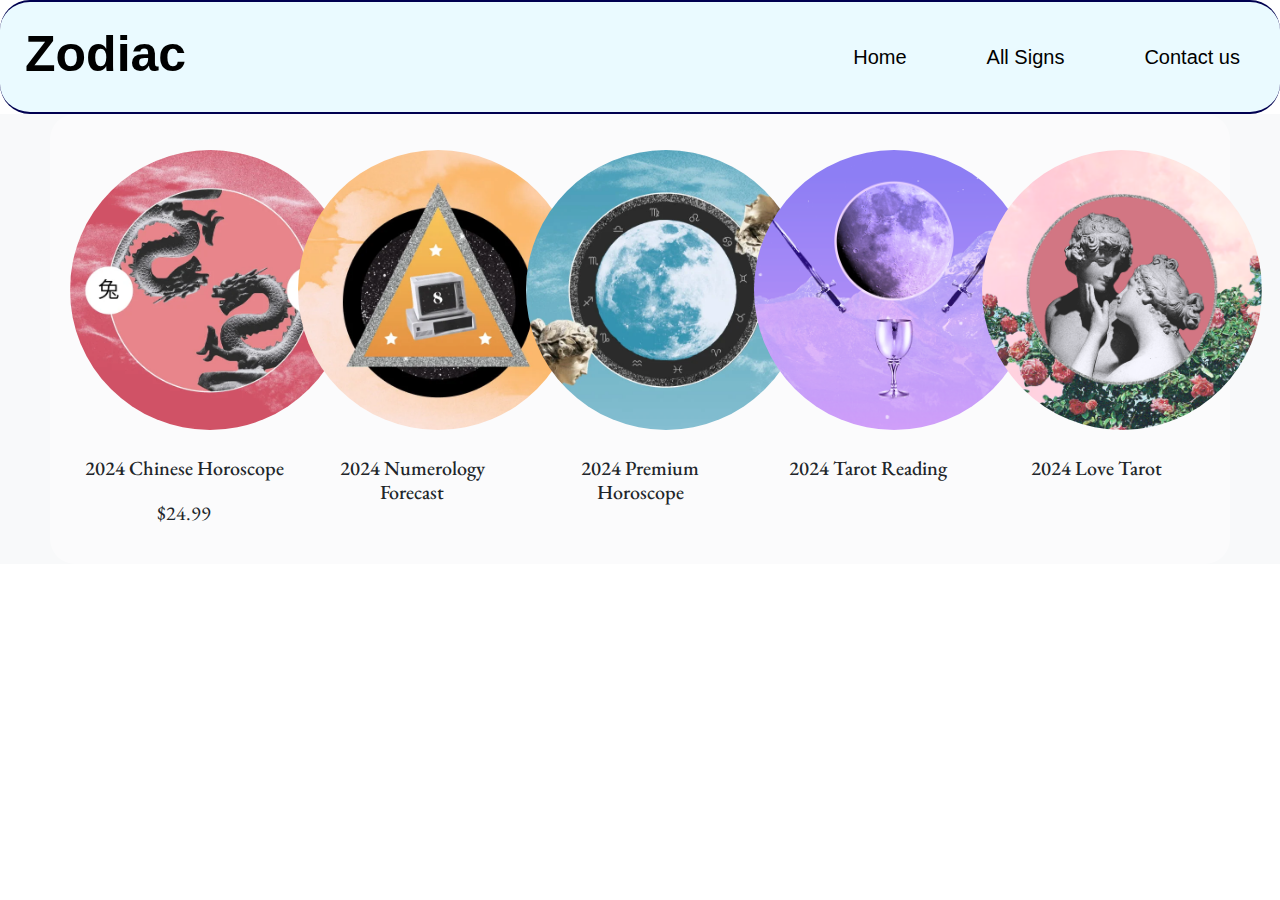
==== contact.html @ 39316343 "added html file" ====
<!doctype html>
<html lang="en">

<head>
    <title>Title</title>
    <meta charset="utf-8">
    <meta name="viewport" content="width=device-width, initial-scale=1, shrink-to-fit=no">
    <link rel="stylesheet" href="./styles/styles.css">
    <link rel="stylesheet" href="https://stackpath.bootstrapcdn.com/bootstrap/4.3.1/css/bootstrap.min.css"
        integrity="sha384-ggOyR0iXCbMQv3Xipma34MD+dH/1fQ784/j6cY/iJTQUOhcWr7x9JvoRxT2MZw1T" crossorigin="anonymous">
    <link rel="preconnect" href="https://fonts.googleapis.com">
    <link rel="preconnect" href="https://fonts.gstatic.com" crossorigin>
    <link
        href="https://fonts.googleapis.com/css2?family=EB+Garamond:ital,wght@0,400..800;1,400..800&family=Quantico:ital,wght@0,400;0,700;1,400;1,700&display=swap"
        rel="stylesheet">
    <title>Horoscope</title>
    <nav class="header_nav">
        <a href="#" class="logo">Zodiac</a>
        <ul class="header_nav_menu">
            <li class="header_nav_item"><a href="index.html">Home</a></li>
            <li class="header_nav_item"><a href="signs.html">All Signs</a></li>
            <li class="header_nav_item"><a href="contact.html">Contact us</a></li>
        </ul>
    </nav>
</head>

<body>
    <div class="bg-light">
        <div class="shield" id="description">
            <div class="store_cont">
                <section class="store_item">
                    <img src="./images/Chinese.jpeg" alt="Chinese" class="store_img">
                    <h3>2024 Chinese Horoscope</h3>
                    <p>$24.99</p>
                </section>
                <section class="store_item">
                    <img src="./images/Numerology.jpeg" alt="Numerology" class="store_img">
                    <h3>2024 Numerology Forecast</h3>
                </section>

                <section class="store_item">
                    <img src="./images/premium.jpeg" alt="premium" class="store_img">
                    <h3>2024 Premium Horoscope</h3>
                </section>

                <section class="store_item">
                    <img src="./images/tarot.jpeg" alt="tarot" class="store_img">
                    <h3>2024 Tarot Reading</h3>
                </section>

                <section class="store_item">
                    <img src="./images/love.jpeg" alt="love" class="store_img">
                    <h3>2024 Love Tarot</h3>
                </section>

            </div>
        </div>
    </div>

        <script src="https://code.jquery.com/jquery-3.3.1.slim.min.js"
            integrity="sha384-q8i/X+965DzO0rT7abK41JStQIAqVgRVzpbzo5smXKp4YfRvH+8abtTE1Pi6jizo"
            crossorigin="anonymous"></script>
        <script src="https://cdnjs.cloudflare.com/ajax/libs/popper.js/1.14.7/umd/popper.min.js"
            integrity="sha384-UO2eT0CpHqdSJQ6hJty5KVphtPhzWj9WO1clHTMGa3JDZwrnQq4sF86dIHNDz0W1"
            crossorigin="anonymous"></script>
        <script src="https://stackpath.bootstrapcdn.com/bootstrap/4.3.1/js/bootstrap.min.js"
            integrity="sha384-JjSmVgyd0p3pXB1rRibZUAYoIIy6OrQ6VrjIEaFf/nJGzIxFDsf4x0xIM+B07jRM"
            crossorigin="anonymous"></script>
</body>

</html>
---- styles/styles.css ----
* {
    margin: 0;
    padding: 0;
}
body {
    font-family: "EB Garamond", serif;
    font-size: 19px;
    background-color: #b7cde5;
}

.logo {
    color: black;
    text-decoration: none;
    margin: 15px 0px 15px 25px;
    font-weight: bold;
    font-size: 50px;
}

.header_nav_menu {
    margin: 0px;
    padding: 0px;
    list-style: none;
    display: flex;
    justify-content: flex-end;
    align-items: center;
}

.header_nav_item {
    margin: 40px;
}

.header_nav_item a {
    text-decoration: none;
    color: black;
    font-size: 20px;
}

.header_nav {
    display: flex;
    justify-content: space-between;
    background-color: rgb(234, 250, 255);
    border-bottom: 2px solid rgb(0, 0, 80);
    border-top: 2px solid rgb(0, 0, 80);
    border-radius: 30px;
}

.bg-light {
    background-image: url(../images/bg.jpeg);
    background-repeat: no-repeat;
    background-attachment: fixed;
    background-size: cover;
    background-position: center center;
    margin: 0;
}

h1 {
    text-align: center;
    padding: 2rem;
}

h2 {
    text-align: center;
}

h3 {
    font-size: 20px;
}

#description {
    padding: 20px;
    margin: 0px 50px 0px;
}

.multi_col_cont {
    grid-template-columns: repeat(6, minmax(14%, 1fr));
    grid-template-rows: auto;
    grid-gap: 1rem;
    display: grid;
}

.three_col {
    margin: 25px 5px 50px;
    border-radius: 15%;
    text-align: center;
}

.icon {
    width: 35px;
}

.footer {
    height: 80px;
    display: flex;
    justify-content: center;
    align-items: center;
}

.shield {
    margin: 50px;
    background-color: rgba(255, 255, 255, 0.4);
    border-radius: 25px;
}

.two_col {
    display: grid;
    grid-template-columns: repeat(3, minmax(14%, 1fr));
    border-bottom: 2px solid rgb(163, 206, 255);
    margin-bottom: 25px;
    padding-bottom: 25px;
}

.shield img {
    display: block;
    margin: 1rem auto;
    border-radius: 50% 50% 50% 50%;
}

a {
    text-decoration: none;
    color: black;
}
.store_img{
width: 280px;
}
.store_cont{
    display: grid;
    grid-template-columns: repeat(5, minmax(14%, 1fr));
}
.store_item h3 {
    font-family: "EB Garamond", serif;;
    font-size: 20px;
    text-align: center;
    padding: 10px;
}
.store_item p {
    font-family: "EB Garamond", serif;;
    font-size: 20px;
    text-align: center;
}
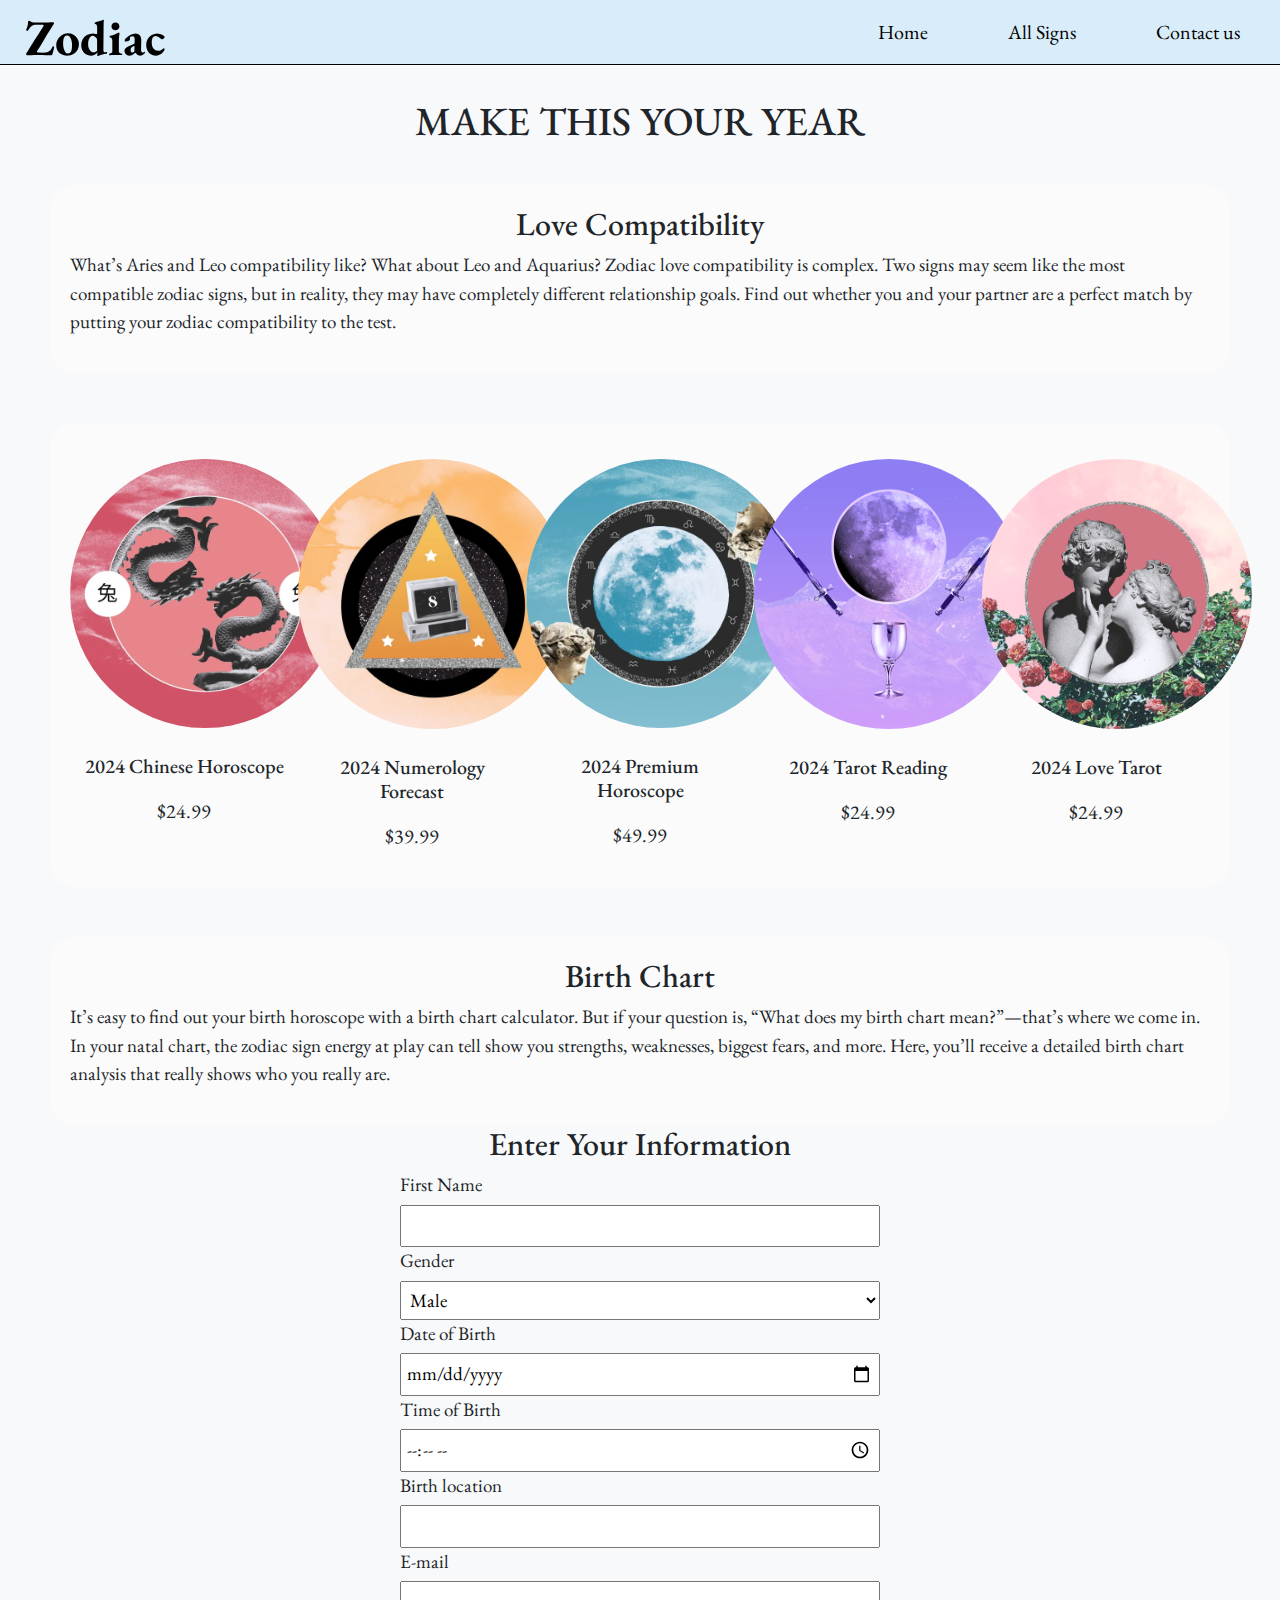
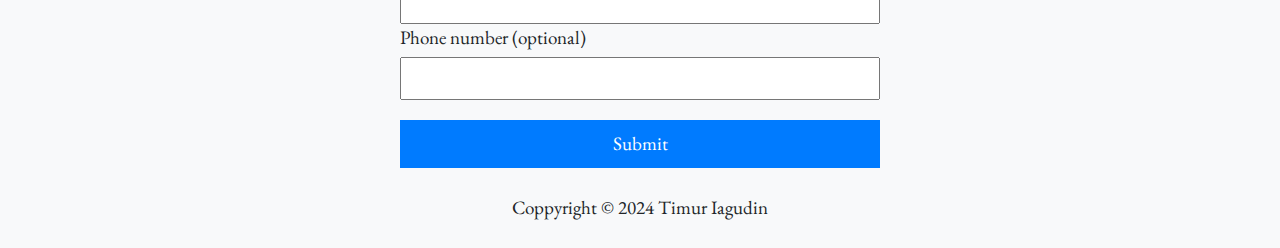
==== commit b19e6a07: "added border at Home page" ====
--- a/contact.html
+++ b/contact.html
@@ -1,13 +1,15 @@
-<!doctype html>
+<!DOCTYPE html>
 <html lang="en">
 
 <head>
-    <title>Title</title>
-    <meta charset="utf-8">
-    <meta name="viewport" content="width=device-width, initial-scale=1, shrink-to-fit=no">
+    <meta charset="UTF-8">
+    <meta name="viewport" content="width=device-width, initial-scale=1.0">
+    <meta http-equiv="X-UA-Compatible" content="ie=edge">
+    <meta name="Description" content="Enter your description here" />
+    <link rel="stylesheet" href="https://cdnjs.cloudflare.com/ajax/libs/twitter-bootstrap/5.1.0/css/bootstrap.min.css">
+    <link rel="stylesheet" href="https://cdnjs.cloudflare.com/ajax/libs/font-awesome/5.15.4/css/all.min.css">
+    <link rel="stylesheet" href="assets/css/style.css">
     <link rel="stylesheet" href="./styles/styles.css">
-    <link rel="stylesheet" href="https://stackpath.bootstrapcdn.com/bootstrap/4.3.1/css/bootstrap.min.css"
-        integrity="sha384-ggOyR0iXCbMQv3Xipma34MD+dH/1fQ784/j6cY/iJTQUOhcWr7x9JvoRxT2MZw1T" crossorigin="anonymous">
     <link rel="preconnect" href="https://fonts.googleapis.com">
     <link rel="preconnect" href="https://fonts.gstatic.com" crossorigin>
     <link
@@ -26,46 +28,124 @@
 
 <body>
     <div class="bg-light">
+        <h1>MAKE THIS YOUR YEAR</h1>
         <div class="shield" id="description">
-            <div class="store_cont">
-                <section class="store_item">
-                    <img src="./images/Chinese.jpeg" alt="Chinese" class="store_img">
-                    <h3>2024 Chinese Horoscope</h3>
-                    <p>$24.99</p>
-                </section>
-                <section class="store_item">
-                    <img src="./images/Numerology.jpeg" alt="Numerology" class="store_img">
-                    <h3>2024 Numerology Forecast</h3>
-                </section>
+            <h2>Love Compatibility </h2>
+            <p>What’s Aries and Leo compatibility like? What about Leo and Aquarius? Zodiac love compatibility is
+                complex. Two signs may seem like the most compatible zodiac signs, but in reality, they may have
+                completely different relationship goals. Find out whether you and your partner are a perfect match by
+                putting your zodiac compatibility to the test.</p>
 
-                <section class="store_item">
-                    <img src="./images/premium.jpeg" alt="premium" class="store_img">
-                    <h3>2024 Premium Horoscope</h3>
-                </section>
+        </div>
+        <div class="items">
+            <div class="shield" id="description">
+                <div class="store_cont">
+                    <section class="store_item">
+                        <img src="./images/Chinese.jpeg" alt="Chinese" class="store_img">
+                        <h3>2024 Chinese Horoscope</h3>
+                        <p>$24.99</p>
+                    </section>
+                    <section class="store_item">
+                        <img src="./images/Numerology.jpeg" alt="Numerology" class="store_img">
+                        <h3>2024 Numerology Forecast</h3>
+                        <p>$39.99</p>
+                    </section>
 
-                <section class="store_item">
-                    <img src="./images/tarot.jpeg" alt="tarot" class="store_img">
-                    <h3>2024 Tarot Reading</h3>
-                </section>
+                    <section class="store_item">
+                        <img src="./images/premium.jpeg" alt="premium" class="store_img">
+                        <h3>2024 Premium Horoscope</h3>
+                        <p>$49.99</p>
+                    </section>
 
-                <section class="store_item">
-                    <img src="./images/love.jpeg" alt="love" class="store_img">
-                    <h3>2024 Love Tarot</h3>
-                </section>
+                    <section class="store_item">
+                        <img src="./images/tarot.jpeg" alt="tarot" class="store_img">
+                        <h3>2024 Tarot Reading</h3>
+                        <p>$24.99</p>
+                    </section>
 
+                    <section class="store_item">
+                        <img src="./images/love.jpeg" alt="love" class="store_img">
+                        <h3>2024 Love Tarot</h3>
+                        <p>$24.99</p>
+                    </section>
+                </div>
             </div>
         </div>
+
+        <div class="shield" id="description">
+            <h2>Birth Chart</h2>
+            <p>It’s easy to find out your birth horoscope with a birth chart calculator. But if your question is, “What
+                does my birth chart mean?”—that’s where we come in. In your natal chart, the zodiac sign energy at play
+                can
+                tell show you strengths, weaknesses, biggest fears, and more. Here, you’ll receive a detailed birth
+                chart
+                analysis that really shows who you really are.</p>
+        </div>
+        <h2>Enter Your Information
+            <form action="https://formspree.io/f/xnqebeaa" method="post" class="contact">
+        </h2>
+        <section class="form-raw">
+            <label for="first_name">
+                First Name
+                <input type="text" name="first-name" id="first_name" required>
+            </label>
+        </section>
+        <section class="form-raw">
+            <label for="gender">
+                Gender
+                <select name="gender" class="field" required>
+                    <option value="m">Male</option>
+                    <option value="f">Female</option>
+                    <option value="na">Prefer not to respond</option>
+                </select>
+        </section>
+        <section class="form-raw">
+            <label for="dob">
+                Date of Birth
+                <input type="date" id="dob" name="dob" required>
+        </section>
+        <section class="form-raw">
+            <label for="tob">
+                Time of Birth
+                <input type="time" id="tob" name="tob" required>
+        </section>
+        <section class="form-raw">
+            <label for="location">
+                Birth location
+                <input type="text" id="location" name="birth_location" required>
+        </section>
+        <section class="form-raw">
+            <label for="email">
+                E-mail
+                <input type="email" id="email" name="email" required>
+        </section>
+        <section class="form-raw">
+            <label for="tel">
+                Phone number (optional)
+                <input type="tel" id="tel" name="pnone_number" pattern="[0-9]{3}[0-9]{3}[0-9]{4}">
+        </section>
+        <Section class="form-raw">
+            <label>
+                <button type="submit">Submit</button>
+            </label>
+        </Section>
+        </form>
+        <section>
+            <footer class="footer">
+                Coppyright &copy; 2024 Timur Iagudin
+            </footer>
+        </section>
     </div>
+    <script src="https://code.jquery.com/jquery-3.3.1.slim.min.js"
+        integrity="sha384-q8i/X+965DzO0rT7abK41JStQIAqVgRVzpbzo5smXKp4YfRvH+8abtTE1Pi6jizo"
+        crossorigin="anonymous"></script>
+    <script src="https://cdnjs.cloudflare.com/ajax/libs/popper.js/1.14.7/umd/popper.min.js"
+        integrity="sha384-UO2eT0CpHqdSJQ6hJty5KVphtPhzWj9WO1clHTMGa3JDZwrnQq4sF86dIHNDz0W1"
+        crossorigin="anonymous"></script>
+    <script src="https://stackpath.bootstrapcdn.com/bootstrap/4.3.1/js/bootstrap.min.js"
+        integrity="sha384-JjSmVgyd0p3pXB1rRibZUAYoIIy6OrQ6VrjIEaFf/nJGzIxFDsf4x0xIM+B07jRM"
+        crossorigin="anonymous"></script>
 
-        <script src="https://code.jquery.com/jquery-3.3.1.slim.min.js"
-            integrity="sha384-q8i/X+965DzO0rT7abK41JStQIAqVgRVzpbzo5smXKp4YfRvH+8abtTE1Pi6jizo"
-            crossorigin="anonymous"></script>
-        <script src="https://cdnjs.cloudflare.com/ajax/libs/popper.js/1.14.7/umd/popper.min.js"
-            integrity="sha384-UO2eT0CpHqdSJQ6hJty5KVphtPhzWj9WO1clHTMGa3JDZwrnQq4sF86dIHNDz0W1"
-            crossorigin="anonymous"></script>
-        <script src="https://stackpath.bootstrapcdn.com/bootstrap/4.3.1/js/bootstrap.min.js"
-            integrity="sha384-JjSmVgyd0p3pXB1rRibZUAYoIIy6OrQ6VrjIEaFf/nJGzIxFDsf4x0xIM+B07jRM"
-            crossorigin="anonymous"></script>
 </body>
 
 </html>--- a/styles/styles.css
+++ b/styles/styles.css
@@ -2,6 +2,7 @@
     margin: 0;
     padding: 0;
 }
+
 body {
     font-family: "EB Garamond", serif;
     font-size: 19px;
@@ -11,7 +12,7 @@
 .logo {
     color: black;
     text-decoration: none;
-    margin: 15px 0px 15px 25px;
+    margin-left: 25px;
     font-weight: bold;
     font-size: 50px;
 }
@@ -38,10 +39,9 @@
 .header_nav {
     display: flex;
     justify-content: space-between;
-    background-color: rgb(234, 250, 255);
-    border-bottom: 2px solid rgb(0, 0, 80);
-    border-top: 2px solid rgb(0, 0, 80);
-    border-radius: 30px;
+    background-color: rgb(217 236 249);
+    height: 65px;
+    border-bottom: 1px solid black;
 }
 
 .bg-light {
@@ -78,9 +78,10 @@
     display: grid;
 }
 
-.three_col {
-    margin: 25px 5px 50px;
+.column_sign {
+    margin: 20px 5px 20px;
     border-radius: 15%;
+    border: 1px solid white;
     text-align: center;
 }
 
@@ -101,7 +102,7 @@
     border-radius: 25px;
 }
 
-.two_col {
+.three_col {
     display: grid;
     grid-template-columns: repeat(3, minmax(14%, 1fr));
     border-bottom: 2px solid rgb(163, 206, 255);
@@ -119,21 +120,64 @@
     text-decoration: none;
     color: black;
 }
-.store_img{
-width: 280px;
+
+.store_img {
+    width: 270px;
 }
-.store_cont{
+
+.store_cont {
     display: grid;
     grid-template-columns: repeat(5, minmax(14%, 1fr));
 }
+
 .store_item h3 {
-    font-family: "EB Garamond", serif;;
+    font-family: "EB Garamond", serif;
+    ;
     font-size: 20px;
     text-align: center;
     padding: 10px;
 }
+
 .store_item p {
-    font-family: "EB Garamond", serif;;
+    font-family: "EB Garamond", serif;
+    ;
     font-size: 20px;
     text-align: center;
+}
+
+.items {
+    margin-top: 50px;
+    margin-bottom: 50px;
+}
+
+.form-raw {
+    display: flex;
+    flex-direction: column;
+    justify-content: center;
+    margin: 0px 400px 0px;
+}
+
+
+label {
+    display: flex;
+    flex-direction: column;
+}
+
+button {
+    padding: 10px 20px;
+    margin-top: 20px;
+    background-color: #007bff;
+    color: #fff;
+    border: none;
+    cursor: pointer;
+}
+
+button:hover {
+    background-color: #0056b3;
+}
+
+input,
+select {
+    padding: 5px;
+    margin-top: 5px;
 }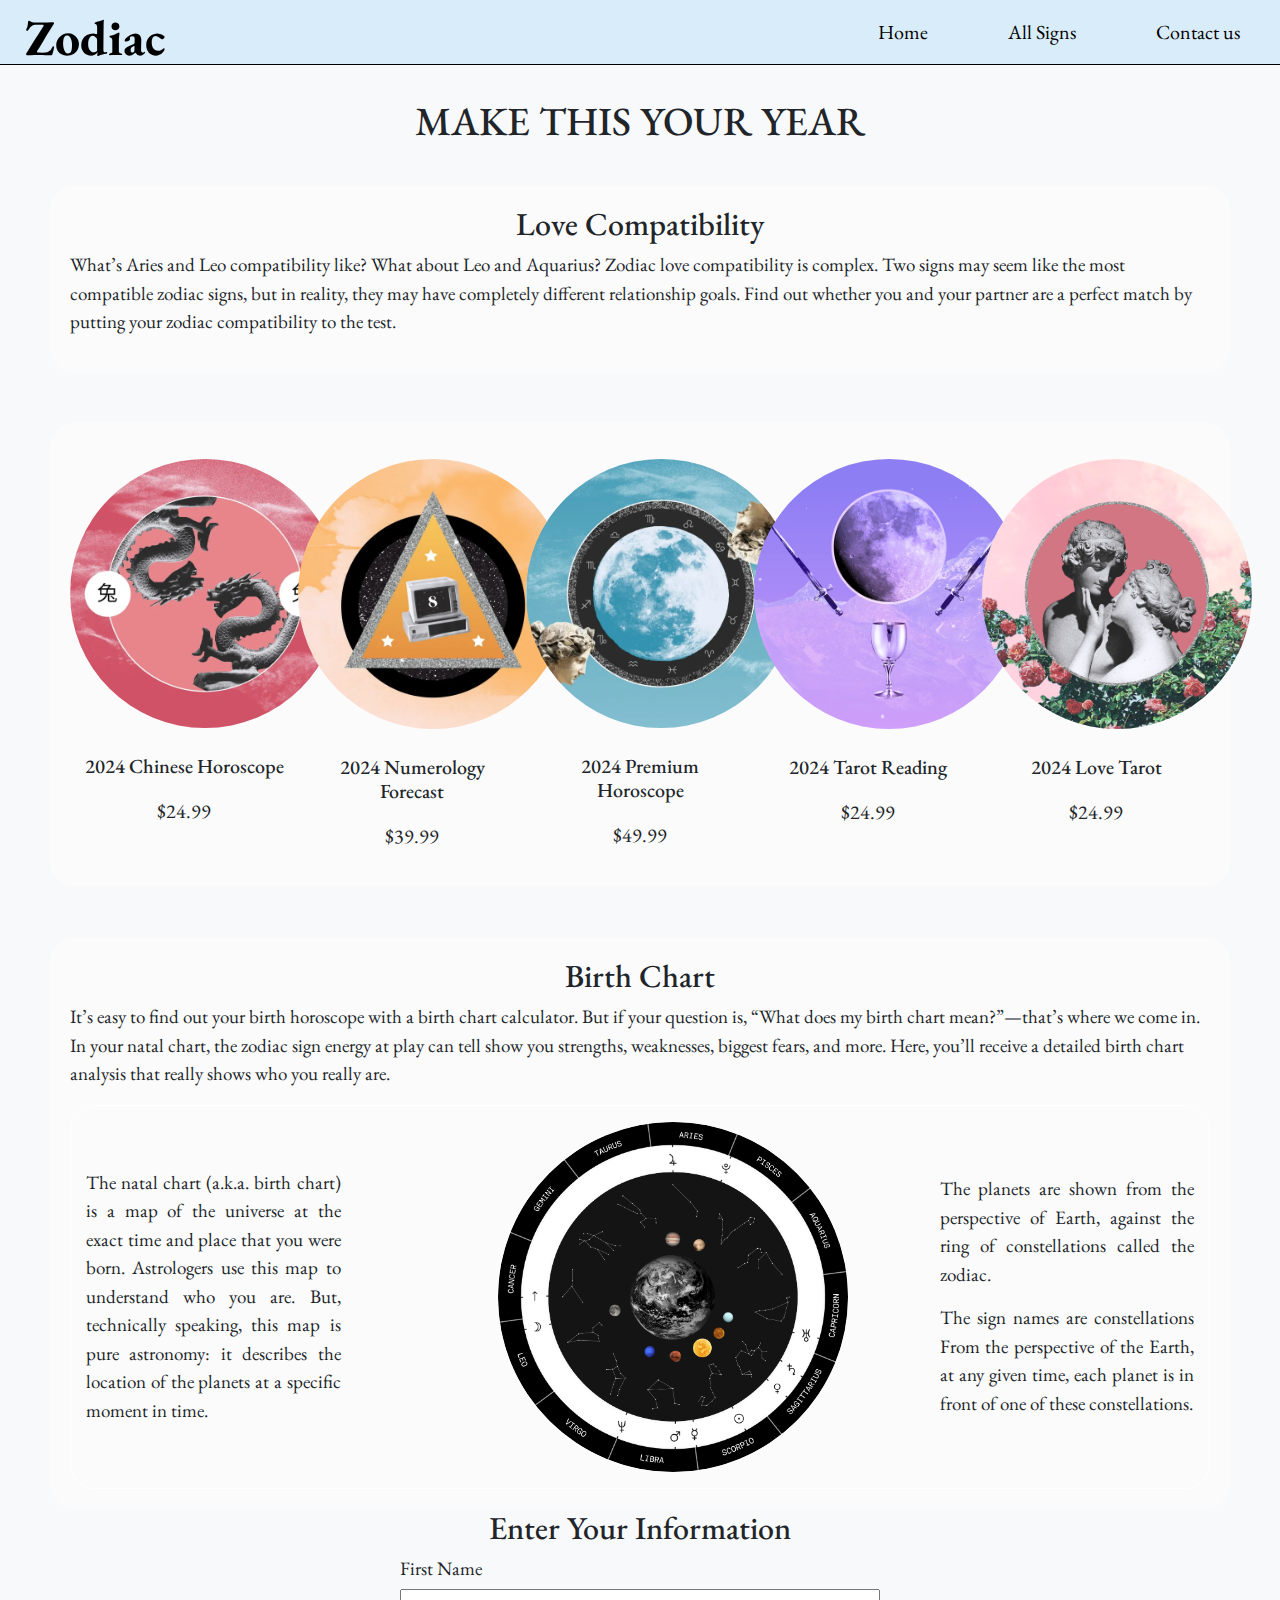
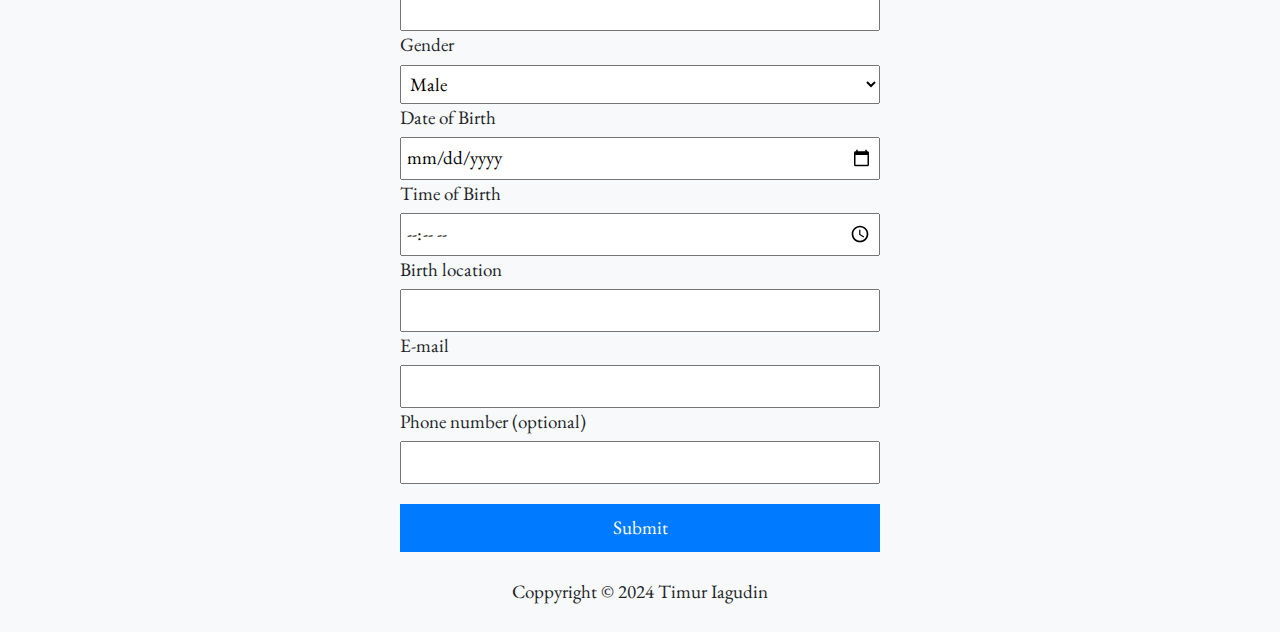
==== commit 0dd1da79: "added grid on contact page" ====
--- a/contact.html
+++ b/contact.html
@@ -71,7 +71,7 @@
                 </div>
             </div>
         </div>
-
+        
         <div class="shield" id="description">
             <h2>Birth Chart</h2>
             <p>It’s easy to find out your birth horoscope with a birth chart calculator. But if your question is, “What
@@ -80,6 +80,28 @@
                 tell show you strengths, weaknesses, biggest fears, and more. Here, you’ll receive a detailed birth
                 chart
                 analysis that really shows who you really are.</p>
+                <div class="grid">
+                    <section class="col-md-3">
+                        <p>The natal chart (a.k.a. birth chart) is a map of the universe at the exact time and place that you
+                            were born.
+                            Astrologers use this map to understand who you are. But, technically speaking, this map is pure
+                            astronomy: it describes the location of the planets at a specific moment in time.
+                        </p>
+                    </section>
+                    <section class="col-md-3">
+                        <img src="./images/chart.png" alt="chart" width="350">
+                    </section>
+                    <section class="col-md-3">
+                        <p>
+                        The planets are shown from the perspective of Earth, against the ring of constellations called the
+                        zodiac.
+                        </p>
+                        <p>
+                        The sign names are constellations
+                        From the perspective of the Earth, at any given time, each planet is in front of one of these
+                        constellations.
+                        </p>
+                </div>
         </div>
         <h2>Enter Your Information
             <form action="https://formspree.io/f/xnqebeaa" method="post" class="contact">
--- a/styles/styles.css
+++ b/styles/styles.css
@@ -74,15 +74,15 @@
 .multi_col_cont {
     grid-template-columns: repeat(6, minmax(14%, 1fr));
     grid-template-rows: auto;
-    grid-gap: 1rem;
     display: grid;
 }
 
 .column_sign {
-    margin: 20px 5px 20px;
+    margin: 20px 20px 20px;
     border-radius: 15%;
     border: 1px solid white;
     text-align: center;
+    background-color: rgb(0 198 229 / 29%);
 }
 
 .icon {
@@ -180,4 +180,16 @@
 select {
     padding: 5px;
     margin-top: 5px;
-}+}
+.grid{
+    display: flex;
+    align-items: center;
+    flex-direction: row;
+    justify-content: space-between;
+    border: 1px solid white;
+    border-radius: inherit;
+}
+.grid p{
+    margin: 15px;
+    text-align: justify;
+}
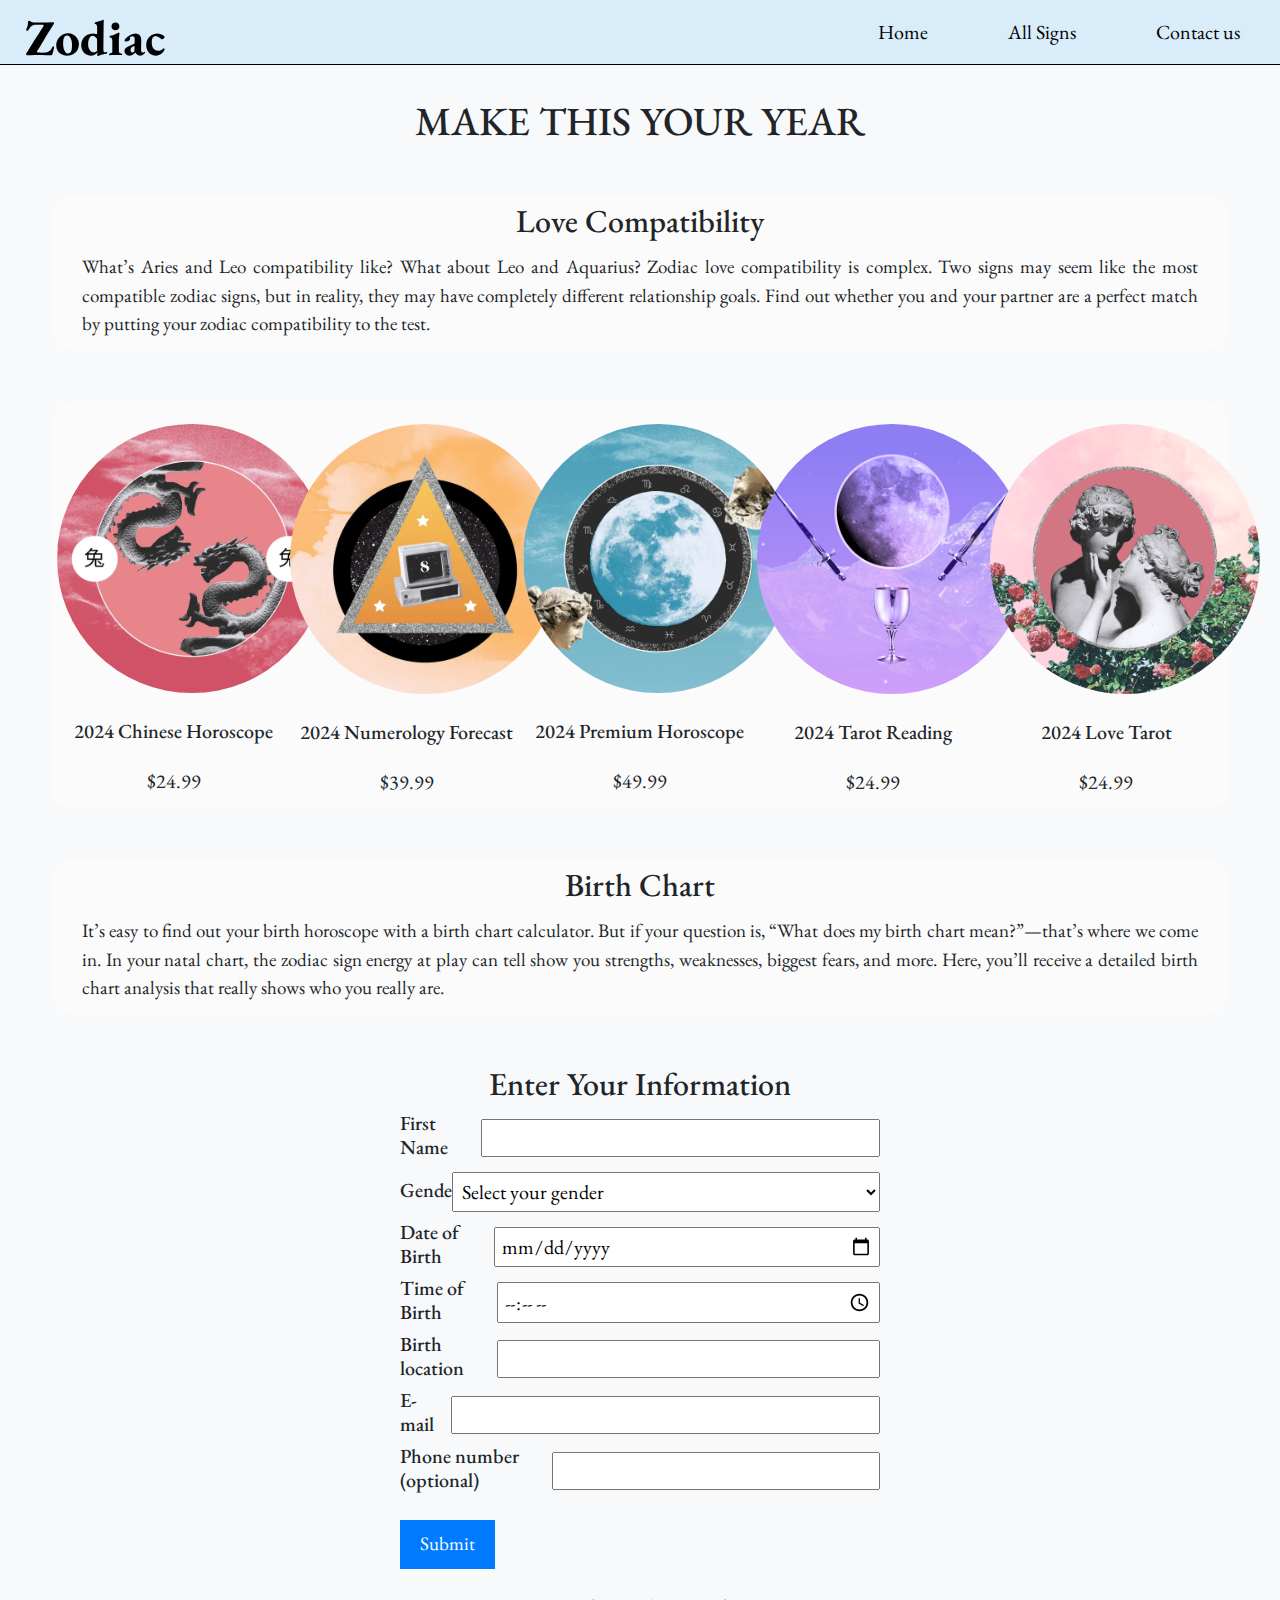
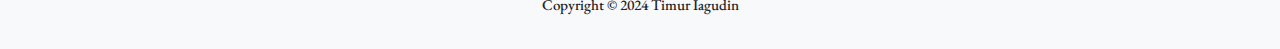
==== commit 6fd388a2: "some fixes after html validation" ====
--- a/contact.html
+++ b/contact.html
@@ -5,10 +5,8 @@
     <meta charset="UTF-8">
     <meta name="viewport" content="width=device-width, initial-scale=1.0">
     <meta http-equiv="X-UA-Compatible" content="ie=edge">
-    <meta name="Description" content="Enter your description here" />
-    <link rel="stylesheet" href="https://cdnjs.cloudflare.com/ajax/libs/twitter-bootstrap/5.1.0/css/bootstrap.min.css">
+    <link rel="stylesheet" href="https://cdnjs.cloudflare.com/ajax/libs/twitter-bootstrap/4.6.0/css/bootstrap.min.css">
     <link rel="stylesheet" href="https://cdnjs.cloudflare.com/ajax/libs/font-awesome/5.15.4/css/all.min.css">
-    <link rel="stylesheet" href="assets/css/style.css">
     <link rel="stylesheet" href="./styles/styles.css">
     <link rel="preconnect" href="https://fonts.googleapis.com">
     <link rel="preconnect" href="https://fonts.gstatic.com" crossorigin>
@@ -16,6 +14,10 @@
         href="https://fonts.googleapis.com/css2?family=EB+Garamond:ital,wght@0,400..800;1,400..800&family=Quantico:ital,wght@0,400;0,700;1,400;1,700&display=swap"
         rel="stylesheet">
     <title>Horoscope</title>
+
+</head>
+
+<body>
     <nav class="header_nav">
         <a href="#" class="logo">Zodiac</a>
         <ul class="header_nav_menu">
@@ -24,12 +26,9 @@
             <li class="header_nav_item"><a href="contact.html">Contact us</a></li>
         </ul>
     </nav>
-</head>
-
-<body>
     <div class="bg-light">
         <h1>MAKE THIS YOUR YEAR</h1>
-        <div class="shield" id="description">
+        <div class="shield">
             <h2>Love Compatibility </h2>
             <p>What’s Aries and Leo compatibility like? What about Leo and Aquarius? Zodiac love compatibility is
                 complex. Two signs may seem like the most compatible zodiac signs, but in reality, they may have
@@ -38,7 +37,7 @@
 
         </div>
         <div class="items">
-            <div class="shield" id="description">
+            <div class="shield">
                 <div class="store_cont">
                     <section class="store_item">
                         <img src="./images/Chinese.jpeg" alt="Chinese" class="store_img">
@@ -71,8 +70,8 @@
                 </div>
             </div>
         </div>
-        
-        <div class="shield" id="description">
+
+        <div class="shield">
             <h2>Birth Chart</h2>
             <p>It’s easy to find out your birth horoscope with a birth chart calculator. But if your question is, “What
                 does my birth chart mean?”—that’s where we come in. In your natal chart, the zodiac sign energy at play
@@ -80,93 +79,72 @@
                 tell show you strengths, weaknesses, biggest fears, and more. Here, you’ll receive a detailed birth
                 chart
                 analysis that really shows who you really are.</p>
-                <div class="grid">
-                    <section class="col-md-3">
-                        <p>The natal chart (a.k.a. birth chart) is a map of the universe at the exact time and place that you
-                            were born.
-                            Astrologers use this map to understand who you are. But, technically speaking, this map is pure
-                            astronomy: it describes the location of the planets at a specific moment in time.
-                        </p>
-                    </section>
-                    <section class="col-md-3">
-                        <img src="./images/chart.png" alt="chart" width="350">
-                    </section>
-                    <section class="col-md-3">
-                        <p>
-                        The planets are shown from the perspective of Earth, against the ring of constellations called the
-                        zodiac.
-                        </p>
-                        <p>
-                        The sign names are constellations
-                        From the perspective of the Earth, at any given time, each planet is in front of one of these
-                        constellations.
-                        </p>
-                </div>
         </div>
-        <h2>Enter Your Information
-            <form action="https://formspree.io/f/xnqebeaa" method="post" class="contact">
-        </h2>
-        <section class="form-raw">
-            <label for="first_name">
-                First Name
-                <input type="text" name="first-name" id="first_name" required>
-            </label>
-        </section>
-        <section class="form-raw">
-            <label for="gender">
-                Gender
-                <select name="gender" class="field" required>
-                    <option value="m">Male</option>
-                    <option value="f">Female</option>
-                    <option value="na">Prefer not to respond</option>
-                </select>
-        </section>
-        <section class="form-raw">
-            <label for="dob">
-                Date of Birth
-                <input type="date" id="dob" name="dob" required>
-        </section>
-        <section class="form-raw">
-            <label for="tob">
-                Time of Birth
-                <input type="time" id="tob" name="tob" required>
-        </section>
-        <section class="form-raw">
-            <label for="location">
-                Birth location
-                <input type="text" id="location" name="birth_location" required>
-        </section>
-        <section class="form-raw">
-            <label for="email">
-                E-mail
-                <input type="email" id="email" name="email" required>
-        </section>
-        <section class="form-raw">
-            <label for="tel">
-                Phone number (optional)
-                <input type="tel" id="tel" name="pnone_number" pattern="[0-9]{3}[0-9]{3}[0-9]{4}">
-        </section>
-        <Section class="form-raw">
-            <label>
-                <button type="submit">Submit</button>
-            </label>
-        </Section>
+        <h2>Enter Your Information</h2>
+
+        <form action="https://formspree.io/f/xnqebeaa" method="post" class="contact">
+            <section class="form-raw">
+                <h3><label for="first_name">
+                    First Name
+                    <input type="text" name="first-name" id="first_name" required>
+                </label></h3>
+            </section>
+            <section class="form-raw">
+                <h3><label for="gender">
+                Gende
+                    <select name="gender" class="field" id="gender" required>
+                        <option value="">Select your gender</option>
+                        <option value="m">Male</option>
+                        <option value="f">Female</option>
+                        <option value="na">Prefer not to respond</option>
+                    </select>
+                </label></h3>
+            </section>
+            <section class="form-raw">
+                <h3><label for="dob">
+                    Date of Birth
+                    <input type="date" id="dob" name="dob" required>
+                </label></h3>
+            </section>
+            <section class="form-raw">
+                <h3><label for="tob">
+                    Time of Birth
+                    <input type="time" id="tob" name="tob" required>
+                </label></h3>
+            </section>
+            <section class="form-raw">
+                <h3><label for="location">
+                    Birth location
+                    <input type="text" id="location" name="birth_location" required>
+                </label></h3>
+            </section>
+            <section class="form-raw">
+                <h3><label for="email">
+                    E-mail
+                    <input type="email" id="email" name="email" required>
+                </label></h3>
+            </section>
+            <section class="form-raw">
+                <h3><label for="tel">
+                    Phone number (optional)
+                    <input type="tel" id="tel" name="pnone_number" pattern="[0-9]{3}[0-9]{3}[0-9]{4}">
+                </label></h3>
+            </section>
+            <Section class="form-raw">
+                <label>
+                    <button type="submit">Submit</button>
+                </label>
+            </Section>
         </form>
         <section>
             <footer class="footer">
-                Coppyright &copy; 2024 Timur Iagudin
+                <h2>Copyright &copy; 2024 Timur Iagudin</h2>
             </footer>
         </section>
     </div>
-    <script src="https://code.jquery.com/jquery-3.3.1.slim.min.js"
-        integrity="sha384-q8i/X+965DzO0rT7abK41JStQIAqVgRVzpbzo5smXKp4YfRvH+8abtTE1Pi6jizo"
-        crossorigin="anonymous"></script>
-    <script src="https://cdnjs.cloudflare.com/ajax/libs/popper.js/1.14.7/umd/popper.min.js"
-        integrity="sha384-UO2eT0CpHqdSJQ6hJty5KVphtPhzWj9WO1clHTMGa3JDZwrnQq4sF86dIHNDz0W1"
-        crossorigin="anonymous"></script>
-    <script src="https://stackpath.bootstrapcdn.com/bootstrap/4.3.1/js/bootstrap.min.js"
-        integrity="sha384-JjSmVgyd0p3pXB1rRibZUAYoIIy6OrQ6VrjIEaFf/nJGzIxFDsf4x0xIM+B07jRM"
-        crossorigin="anonymous"></script>
+    <script src="https://cdnjs.cloudflare.com/ajax/libs/jquery/3.5.1/jquery.slim.min.js"></script>
+    <script src="https://cdnjs.cloudflare.com/ajax/libs/popper.js/1.16.1/umd/popper.min.js"></script>
+    <script src="https://cdnjs.cloudflare.com/ajax/libs/twitter-bootstrap/4.6.0/js/bootstrap.min.js"></script>
 
 </body>
 
--- a/styles/styles.css
+++ b/styles/styles.css
@@ -55,7 +55,7 @@
 
 h1 {
     text-align: center;
-    padding: 2rem;
+    padding: 2rem 0px 0px;
 }
 
 h2 {
@@ -66,9 +66,14 @@
     font-size: 20px;
 }
 
-#description {
-    padding: 20px;
-    margin: 0px 50px 0px;
+p {
+    padding: 5px;
+    margin: 0px 20px 0px;
+    text-align: justify;
+}
+
+ul {
+    margin: 0px 25px;
 }
 
 .multi_col_cont {
@@ -85,19 +90,19 @@
     background-color: rgb(0 198 229 / 29%);
 }
 
+.column_sign p {
+    padding: 0px;
+    margin-bottom: 10px;
+    text-align: center;
+}
+
 .icon {
     width: 35px;
 }
 
-.footer {
-    height: 80px;
-    display: flex;
-    justify-content: center;
-    align-items: center;
-}
-
 .shield {
     margin: 50px;
+    padding: 7px;
     background-color: rgba(255, 255, 255, 0.4);
     border-radius: 25px;
 }
@@ -160,7 +165,9 @@
 
 label {
     display: flex;
-    flex-direction: column;
+    justify-content: space-between;
+    margin-bottom: 0px;
+    align-items: center;
 }
 
 button {
@@ -180,16 +187,17 @@
 select {
     padding: 5px;
     margin-top: 5px;
-}
-.grid{
-    display: flex;
+    width: 27rem;
+}
+
+.footer {
+    height: 80px;
+    display: flex;
+    justify-content: center;
     align-items: center;
-    flex-direction: row;
-    justify-content: space-between;
-    border: 1px solid white;
-    border-radius: inherit;
-}
-.grid p{
-    margin: 15px;
-    text-align: justify;
-}
+}
+
+.footer h2 {
+    font-size: 15px;
+}
+
